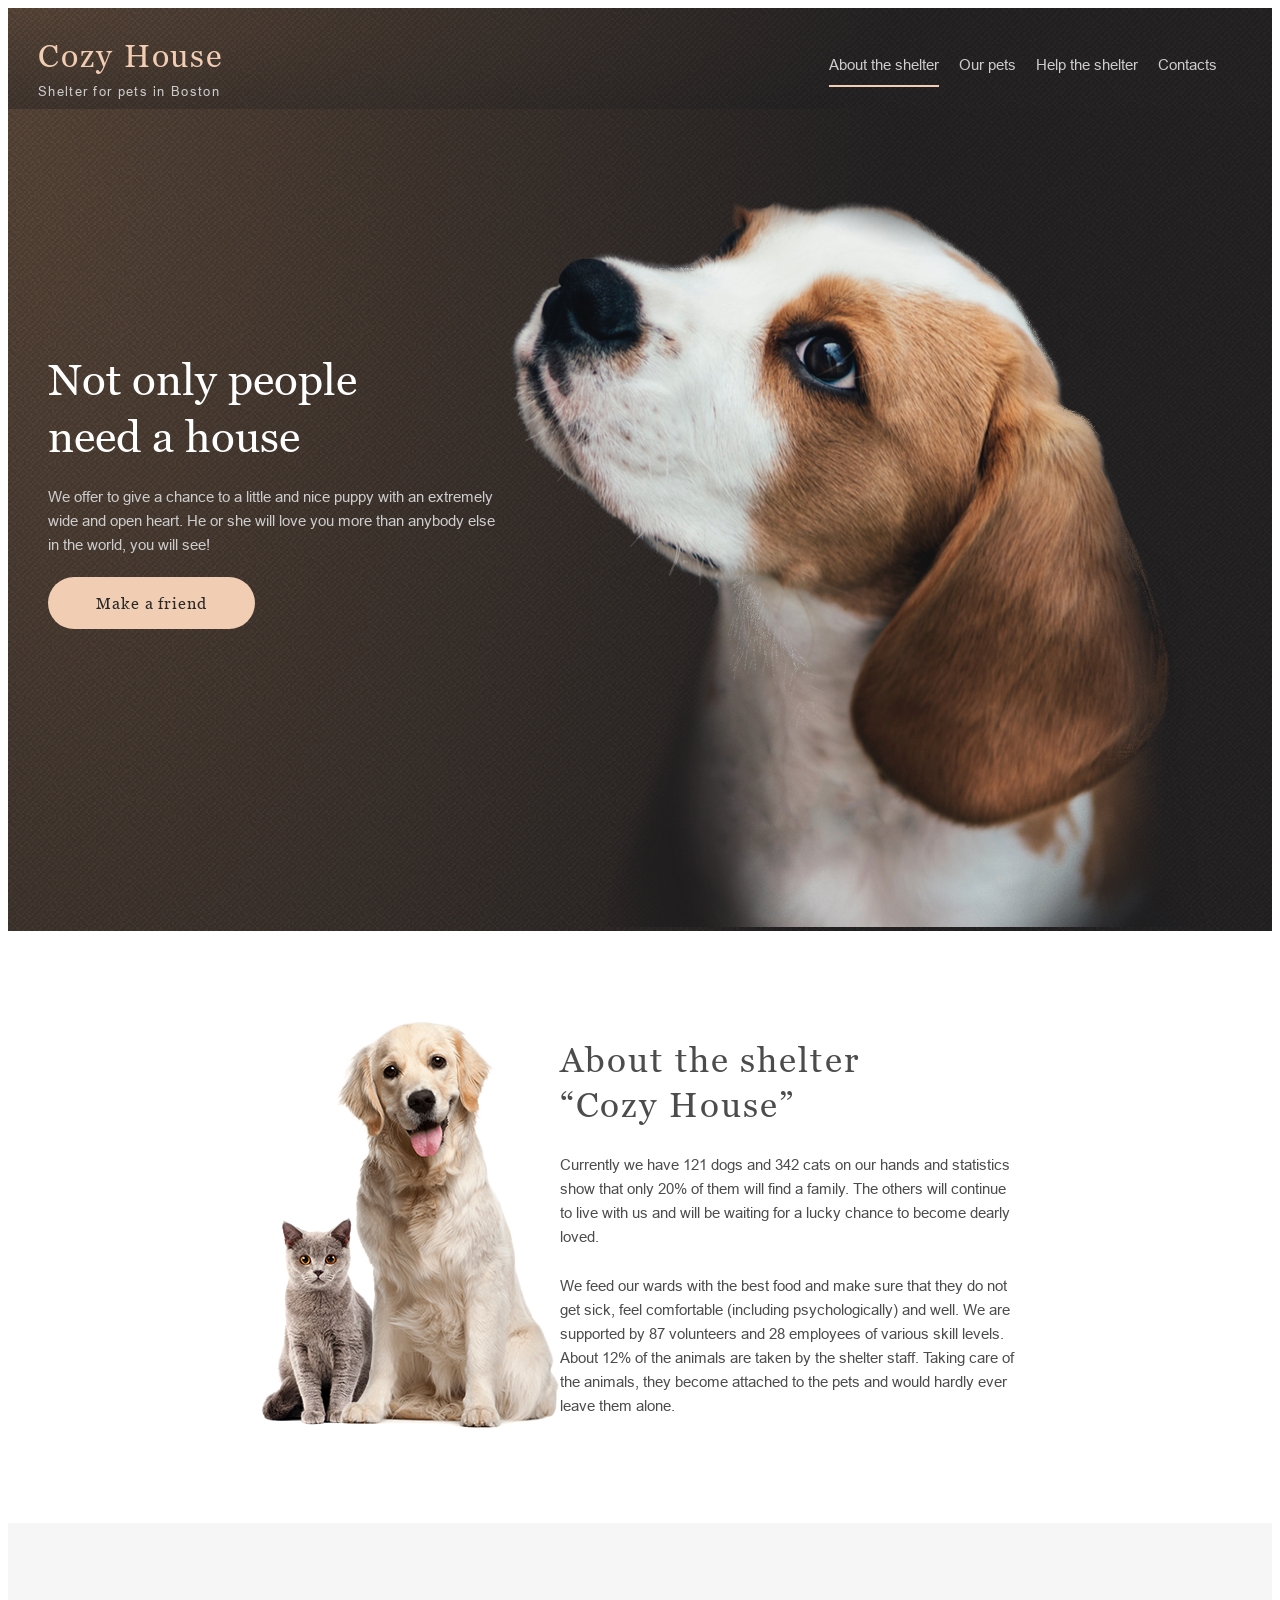
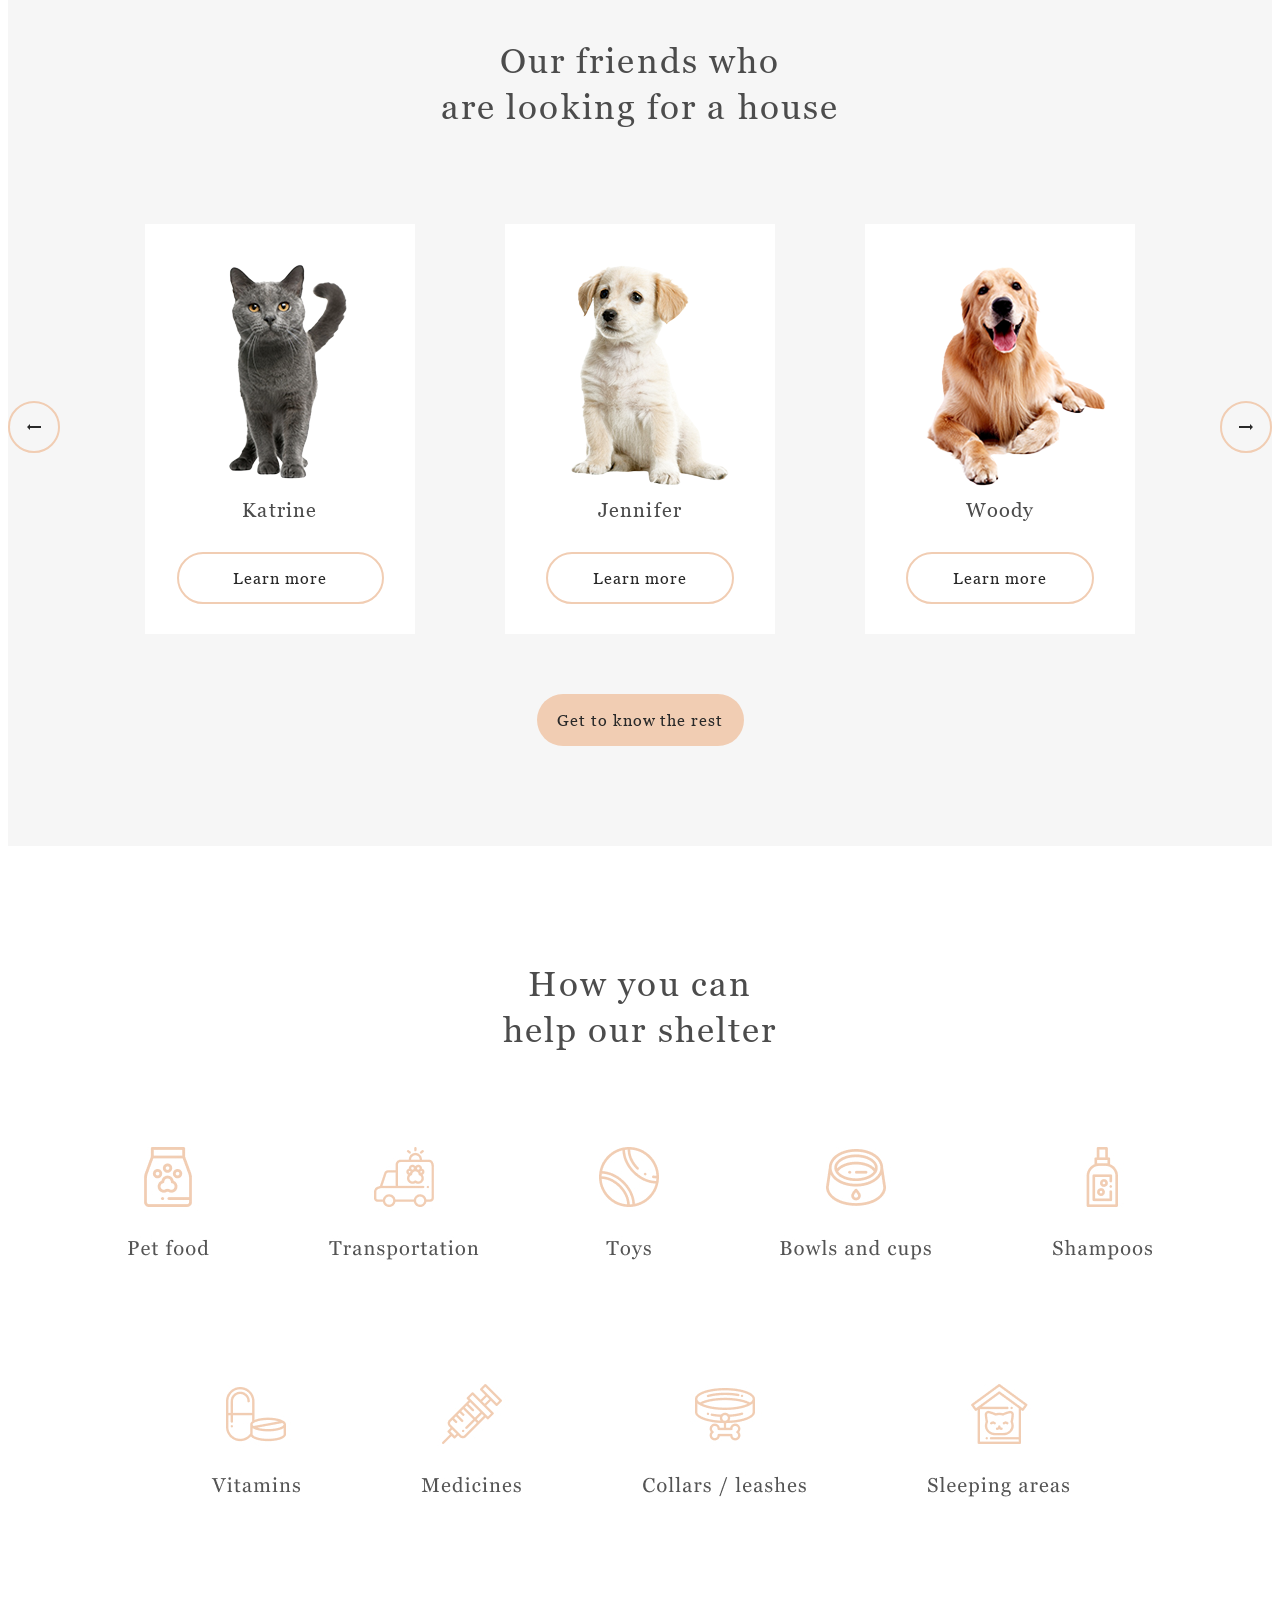
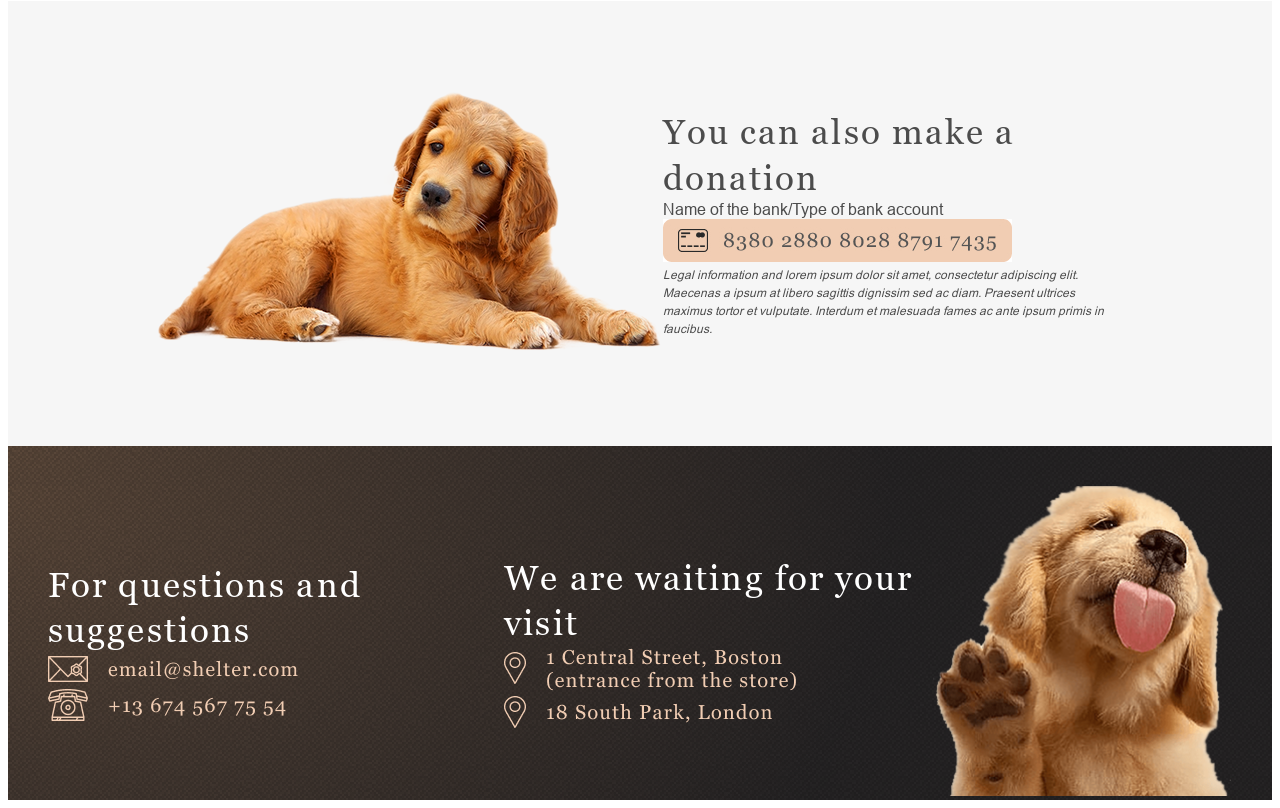
==== shelter/index.html @ b29f43fc "init: shelter" ====
<!DOCTYPE html>
<html lang="en">


<head>
    <meta http-equiv="Content-Type" content="text/html; charset=utf-8">
    <title>Shelter</title>


    <link rel="stylesheet" href="style.css">
</head>



<body>
    <div class="container ">
        <div class="header gradient ">
            <div class="header_logo color-primary">
                <div class=" text-title">Cozy House </div>
                <div class="header-description color-dark-s">Shelter for pets in Boston </div>
            </div>
            <div class="header-menu">
                <ul class="menu_list color-dark-s text-title-1 f-gap ">
                    <li> About the shelter
                        <hr class=" line-width button-bgr" />
                    </li>
                    <li> Our pets </li>
                    <li> Help the shelter </li>
                    <li> Contacts </li>
                </ul>
            </div>
        </div>
        <div class="main gradient padding-85">
            <div class="flex-container main main-text padding-1 padding-150-bottom ">
                <div class="text-1 color-light-xl"> Not only people need&nbsp;a&nbsp;house</div>

                <div class="inner">
                    <div class="text-2 color-dark-s"> We offer to give a chance to a little and nice puppy with an
                        extremely wide and open heart. He or she will love you more than anybody else in the world,
                        you will see!</div>
                </div>
                <div>
                    <button class="button button-bgr" role="button">Make a friend</button>
                </div>

            </div>
            <div class="main-image ">
                <div><img class="" src="./images/mainimage1.png" alt="big-dog"></div>
            </div>
        </div>

        <div class="main f-center padding-y padding-80-100 gap-120">
            <div class="main-image2">
                <div><img class="cat-dogs" src="./images/mainimage2.jpg" alt="cat-dogs"></div>
            </div>
            <div class="flex-container main main-text main-2 gap-25 color-dark-xl">

                <div class="text-3">
                    About the shelter “Cozy&nbsp;House”
                </div>
                <div class="text-4">
                    Currently we have 121 dogs and 342 cats on our hands and statistics show that only 20% of them
                    will find
                    a family. The others will continue to live with us and will be waiting for a lucky chance to
                    become
                    dearly loved.
                </div>
                <div class="text-5">
                    We feed our wards with the best food and make sure that they do not get sick, feel comfortable
                    (including psychologically) and well. We are supported by 87 volunteers and 28 employees of
                    various
                    skill levels. About 12% of the animals are taken by the shelter staff. Taking care of the
                    animals, they
                    become attached to the pets and would hardly ever leave them alone.
                </div>

            </div>
        </div>
    </div>
    <div>

    </div>
    <div class="container main flex-container header-menu color-dark-xl padding-80-100 gap-60 color-light-l paddingz ">
        <div class="text-6 margin-0">
            <p>Our friends who are&nbsplooking for a house</p>
        </div>
        <div class="main  header-menu f-s-between width-100">
            <div><img class="button_arrow" src="./images/button_arrow.svg" alt="button_arrow"></div>
            <div class="main f-center header-menu gap-90 ">

                <div class="main-image3 main flex-container f-center header-menu button-bgr-white padding-30">
                    <div><img class="Katrine" src="./images/katrine.png" alt="Katrine"></div>
                    <div class="name padding-30-end">Katrine</div>
                    <div>
                        <button class="button button-bgr-white button-border" role="button">Learn more</button>
                    </div>
                </div>

                <div class="main-image3 main flex-container f-center header-menu button-bgr-white padding-30">
                    <div><img class="Jennifer button-bgr-white" src="./images/jennifer.png" alt="Jennifer"></div>
                    <div class="name padding-30-end">Jennifer</div>
                    <div class="button">
                        <button class="button button-bgr-white button-border" role="button">Learn more</button>
                    </div>
                </div>
                <div class="main-image3 main flex-container f-center header-menu button-bgr-white padding-30">
                    <div><img class="Woody button-bgr-white" src="./images/woody.png" alt="Woody"></div>
                    <div class="name padding-30-end">Woody</div>
                    <div class="button">
                        <button class="button button-bgr-white button-border" role="button">Learn more</button>
                    </div>
                </div>

            </div>
            <div><img class="button_arrow2" src="./images/button_arrow2.svg" alt="button_arrow2"></div>
        </div>

        <div>
            <button class="button button-bgr" role="button">Get to know the rest</button>
        </div>
    </div>
    <div class=" container main  flex-container header-menu m-gap color-dark-xl padding-80-100">
        <div class="text-7">
            <p>How you can help our&nbspshelter</p>
        </div>
        <div class="icons container main f-wrap help-icon ">
            <div><img class="Pet food" src="./images/Pet food.jpg" alt="Pet food"></div>
            <div><img class="Transportation" src="./images/Transportation.jpg" alt="Transportation"></div>
            <div><img class="Toys" src="./images/Toys.jpg" alt="Toys"></div>
            <div><img class="Bowls and cups" src="./images/Bowls and cups.jpg" alt="Bowls and cups"></div>
            <div><img class="Shampoos" src="./images/Shampoos.jpg" alt="Shampoos"></div>
            <div><img class="Vitamins" src="./images/Vitamins.jpg" alt="Vitamins"></div>
            <div><img class="Medicines" src="./images/Medicines.jpg" alt="Medicines"></div>
            <div><img class="leashes" src="./images/leashes.jpg" alt="leashes"></div>
            <div><img class="Sleeping area" src="./images/Sleeping area.jpg" alt="Sleeping area"></div>
        </div>

    </div>
    <div class="main container f-center padding-y color-dark-xl color-light-l">
        <div class="main-image4">
            <div><img class="donation-dog" src="./images/donation-dog.png" alt="donation-dog"></div>
        </div>
        <div class="flex-container main main-text main-2 ">
            <div class="text-8">
                You can also make a donation
            </div>
            <div class="text-9">
                Name of the bank/Type of bank account
            </div>
            <div><img class="Credit card" src="./images/Credit card.jpg" alt="Credit card"></div>
            <div class="text-10">
                Legal information and lorem ipsum dolor sit amet, consectetur adipiscing elit. Maecenas a ipsum at
                libero sagittis dignissim sed ac diam. Praesent ultrices maximus tortor et vulputate. Interdum et
                malesuada fames ac ante ipsum primis in faucibus.
            </div>
        </div>
    </div>
    <footer class="padding-40 container gradient">
        <div class="footer container main flex-flow gradient padding header-menu ">
            <div class="footer-1 ">
                <div class="text-11 color-light-xl">
                    For questions and suggestions
                </div>
                <div><img class="Mail" src="./images/Mail.png" alt="Mail"></div>
                <div><img class="Phone" src="./images/Phone.png" alt="Phone"></div>
            </div>
            <div class="footer-2">
                <div class="text-12 color-light-xl">
                    We are waiting for your visit
                </div>
                <div><img class="Boston" src="./images/Boston.png" alt="Boston"></div>
                <div><img class="London" src="./images/London.png" alt="London"></div>
            </div>
            <div class="footer-3">
                <div><img class="footer-puppy" src="./images/footer-puppy.png" alt="footer-puppy"></div>
            </div>
        </div>
    </footer>
</body>

</html>
---- shelter/style.css ----
@font-face {
    font-family: 'Arial';
    font-style: normal;
    src: url(./fonts/arial/arial-italic.ttf);
    font-weight: 400;
}

@font-face {
    font-family: 'Arial';
    font-style: normal;
    src: url(./fonts/arial/arial-black.ttf);
    font-weight: 400;
}

@font-face {
    font-family: 'Arial';
    font-style: normal;
    src: url(./fonts/arial/arial-bold.ttf);
    font-weight: 400;
}

@font-face {
    font-family: 'Arial';
    font-style: normal;
    src: url(./fonts/arial/arial-bold-italic.ttf);
    font-weight: 400;
}

@font-face {
    font-family: 'Arial';
    font-style: normal;
    src: url(./fonts/arial/arial-narrow.ttf);
    font-weight: 400;
}

@font-face {
    font-family: 'Arial';
    font-style: normal;
    src: url(./fonts/arial/arial-narrow-bold.ttf);
    font-weight: 400;
}

@font-face {
    font-family: 'Arial';
    font-style: normal;
    src: url(./fonts/arial/arial-narrow-bold-italic.ttf);
    font-weight: 400;
}

@font-face {
    font-family: 'Arial';
    font-style: normal;
    src: url(./fonts/arial/arial-narrow-italic.ttf);
    font-weight: 400;
}

@font-face {
    font-family: 'Arial';
    font-style: normal;
    src: url(./fonts/arial/arial-regular.ttf);
    font-weight: 400;
}

@font-face {
    font-family: 'Georgia';
    font-style: normal;
    src: url(./fonts/georgia/georgia-bold.ttf);
    font-weight: 400;
}

@font-face {
    font-family: 'Georgia';
    font-style: normal;
    src: url(./fonts/georgia/georgia-bold-italic.ttf);
    font-weight: 400;
}

@font-face {
    font-family: 'Georgia';
    font-style: normal;
    src: url(./fonts/georgia/georgia-italic.ttf);
    font-weight: 400;
}

@font-face {
    font-family: 'Georgia';
    font-style: normal;
    src: url(./fonts/georgia/georgia-regular.ttf);
    font-weight: 400;
}

.header {
    display: flex;
    justify-content: space-between;
    align-items: center;
    padding: 30px 0px 0px 30px;
}

.main {
    display: flex;
}

.flex-container {
    flex-direction: column;
    justify-content: center;
    max-width: 460px;

}

.f-a_start {
    align-items: flex-start
}

.flex-flow {
    flex-flow: row nowrap;
}

.main-text {
    font-family: 'Arial';

}
.padding-1{
    padding: 0px 0px 0px 40px;
}
.padding {
    padding-left: 40px;
    padding-right: 40px;
}

.container {
    max-width: 1280px;
    margin: 0px auto;
}

.menu_list {
    display: flex;
    width: 443px;

}

.header-menu {
    align-items: center;
}
.f-s-between {
    justify-content: space-between;
}
.width-100{
   width: 100%;
}

.header_logo {
    font-family: Georgia;
    font-weight: 400;
    font-size: 32px;
    line-height: 110%;
    letter-spacing: 0.06em;
}

.header-description {
    font-family: Arial;
    font-weight: 400;
    font-size: 13px;
    letter-spacing: 0.1em;
}

.text-title {
    font-family: Georgia;
    font-weight: 400;
    font-size: 32px;
    line-height: 110%;
    letter-spacing: 0.06em;
}

.text-title-1 {
    font-family: Arial;
    font-weight: 400;
    font-size: 15px;
    line-height: 160%;
}

.text-1 {
    font-family: Georgia;
    font-weight: 400;
    font-size: 44px;
    line-height: 130%;

}

.text-2 {
    font-family: Arial;
    font-weight: 400;
    font-size: 15px;
    line-height: 160%;
}

.button {
    font-family: Georgia;
    font-weight: 400;
    font-size: 17px;
    line-height: 130%;
    letter-spacing: 0.06em;
}

.text-3 {
    font-family: Georgia;
    font-weight: 400;
    font-size: 35px;
    line-height: 130%;
    letter-spacing: 0.06em;
}

.text-4 {
    font-family: Arial;
    font-weight: 400;
    font-size: 15px;
    line-height: 160%;
}

.text-5 {
    font-family: Arial;
    font-weight: 400;
    font-size: 15px;
    line-height: 160%;
}

.text-6 {
    font-family: Georgia;
    font-weight: 400;
    font-size: 35px;
    line-height: 130%;
    letter-spacing: 0.06em;
    max-width: 400px;

}

.text-7 {
    font-family: Georgia;
    font-weight: 400;
    font-size: 35px;
    line-height: 130%;
    letter-spacing: 0.06em;
    max-width: 308px;
}

.text-8 {
    font-family: Georgia;
    font-weight: 400;
    font-size: 35px;
    line-height: 130%;
    letter-spacing: 0.06em;
}

.text-9 {}

.text-10 {
    font-family: Arial;
    font-style: italic;
    font-weight: 400;
    font-size: 12px;
    line-height: 150%;
}

.text-11 {
    font-family: Georgia;
    font-weight: 400;
    font-size: 35px;
    line-height: 130%;
    letter-spacing: 0.06em;
}

.text-12 {
    font-family: Georgia;
    font-weight: 400;
    font-size: 35px;
    line-height: 130%;
    letter-spacing: 0.06em;
}

.inner {
    padding: 20px 0px 20px 0px;
}

.main-2 {
    flex-basis: 50%;
}

.f-center {
    justify-content: center;
}

.name {
    font-family: Georgia;
    font-weight: 400;
    font-size: 20px;
    letter-spacing: 0.06em;
    text-align: center;
}
.footer-3 {
    width: 300px;
    height: 310 px;
    align-self: flex-end;
}

p {
    text-align: center;
}
.f-gap {
    column-gap: 20px;
    row-gap: 60px;
}
.f-gap-40-30 {
    column-gap: 40px;
    row-gap: 30px;
}
.f-wrap {
   flex-wrap: wrap;
}

.help-icon {
    justify-content: center;
    margin-top: 60px;
    gap: 120px;
    padding: 0px 87px 0px 87px;
}

.padding-80-100 {
    padding-top: 80px;
    padding-bottom: 100px;
}
.padding-40 {
    padding: 40px 0px 0px 0px;
}
.padding-left-45 {
    padding: 0px 0px 20px 45px;
}
.padding-30 {
    padding: 0px 0px 30px 0px;
}
.padding-30-end {
    padding: 0px 0px 30px 0px;
}
.padding-85 {
    padding: 90px 0px 0px 0px;
}
.padding-150-bottom {
    padding-bottom: 150px;
}
.padding-45 {
    padding: 40px 0px 100px 0px;
}
.gap-115 {
    column-gap: 115px;
}
.gap-90 {
    column-gap: 90px;
}
.gap-20 {
    column-gap: 20px;
}
.gap-25 {
    row-gap: 25px;
}
.gap-60 {
    row-gap: 60px;
}
.margin-0 {
margin: 0%;
}
.padding-y {
    padding: 90px 0px 90px 0px;
}
.gradient {
    background: url(./images/noise_transparent@2x.png), radial-gradient(70% 215.42% at 0% 0%, #5B483A 0%, #262425 100%), #211F20;
}

ul {
    list-style-type: none;
}
.color-primary {
    color: #F1CDB3;
}
.color-dark-s {
    color: #CDCDCD;
}
.color-light-xl {
    color: #FFFFFF;
}
.color-dark-l {
    color: #545454;
}
.color-dark-xl {
    color: #4C4C4C;
}
.color-light-l {
 background-color: #F6F6F6;
}
.line-width {
    height:2px;
    border-width:0;
}
.button-bgr {
    background-color: #F1CDB3;
}
.button-bgr-white {
    background-color: white !important;
}
.button-border {
    border: 2px solid #F1CDB3 !important;
}
.button {
    font-family: Georgia;
    align-items: center;
    appearance: none;
    background-size: calc(100% + 20px) calc(100% + 20px);
    border-radius: 100px;
    border-width: 0;
    box-shadow: none;
    box-sizing: border-box;
    color: #292929;
    cursor: pointer;
    display: inline-flex;
    font-size: 1rem;
    height: 52px;
    width: 207px;
    justify-content: center;
    line-height: 1.5;
    padding: 15px 45px;
    position: relative;
    text-align: center;
    text-decoration: none;
    transition: background-color .2s, background-position .2s;
    user-select: none;
    -webkit-user-select: none;
    touch-action: manipulation;
    vertical-align: top;
    white-space: nowrap;
    /* background-color: white; */
}

.button-21:active,
.button-21:focus {
    outline: none;
}

.button-21:hover {
    background-position: -20px -20px;
}

/* .button-21:focus:not(:active) {
    box-shadow: rgba(40, 170, 255, 0.25) 0 0 0 .125em;
  } */
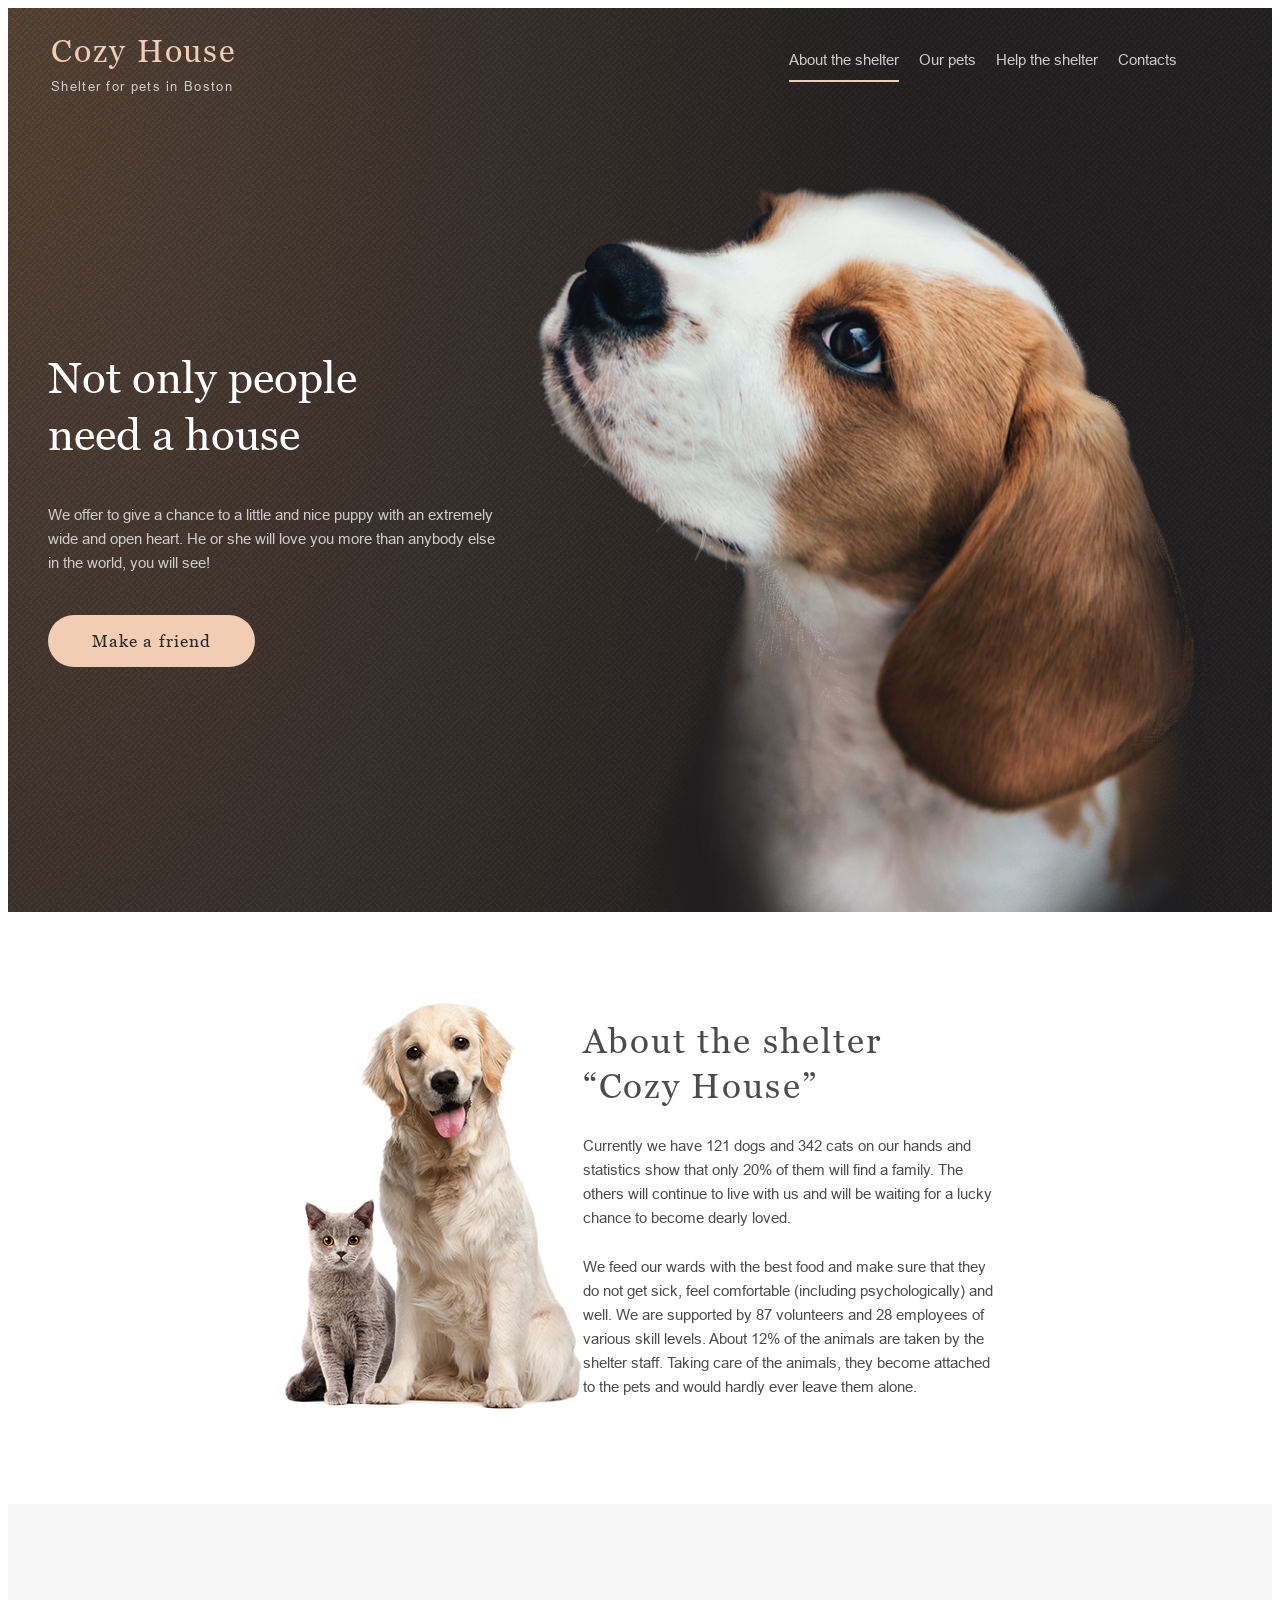
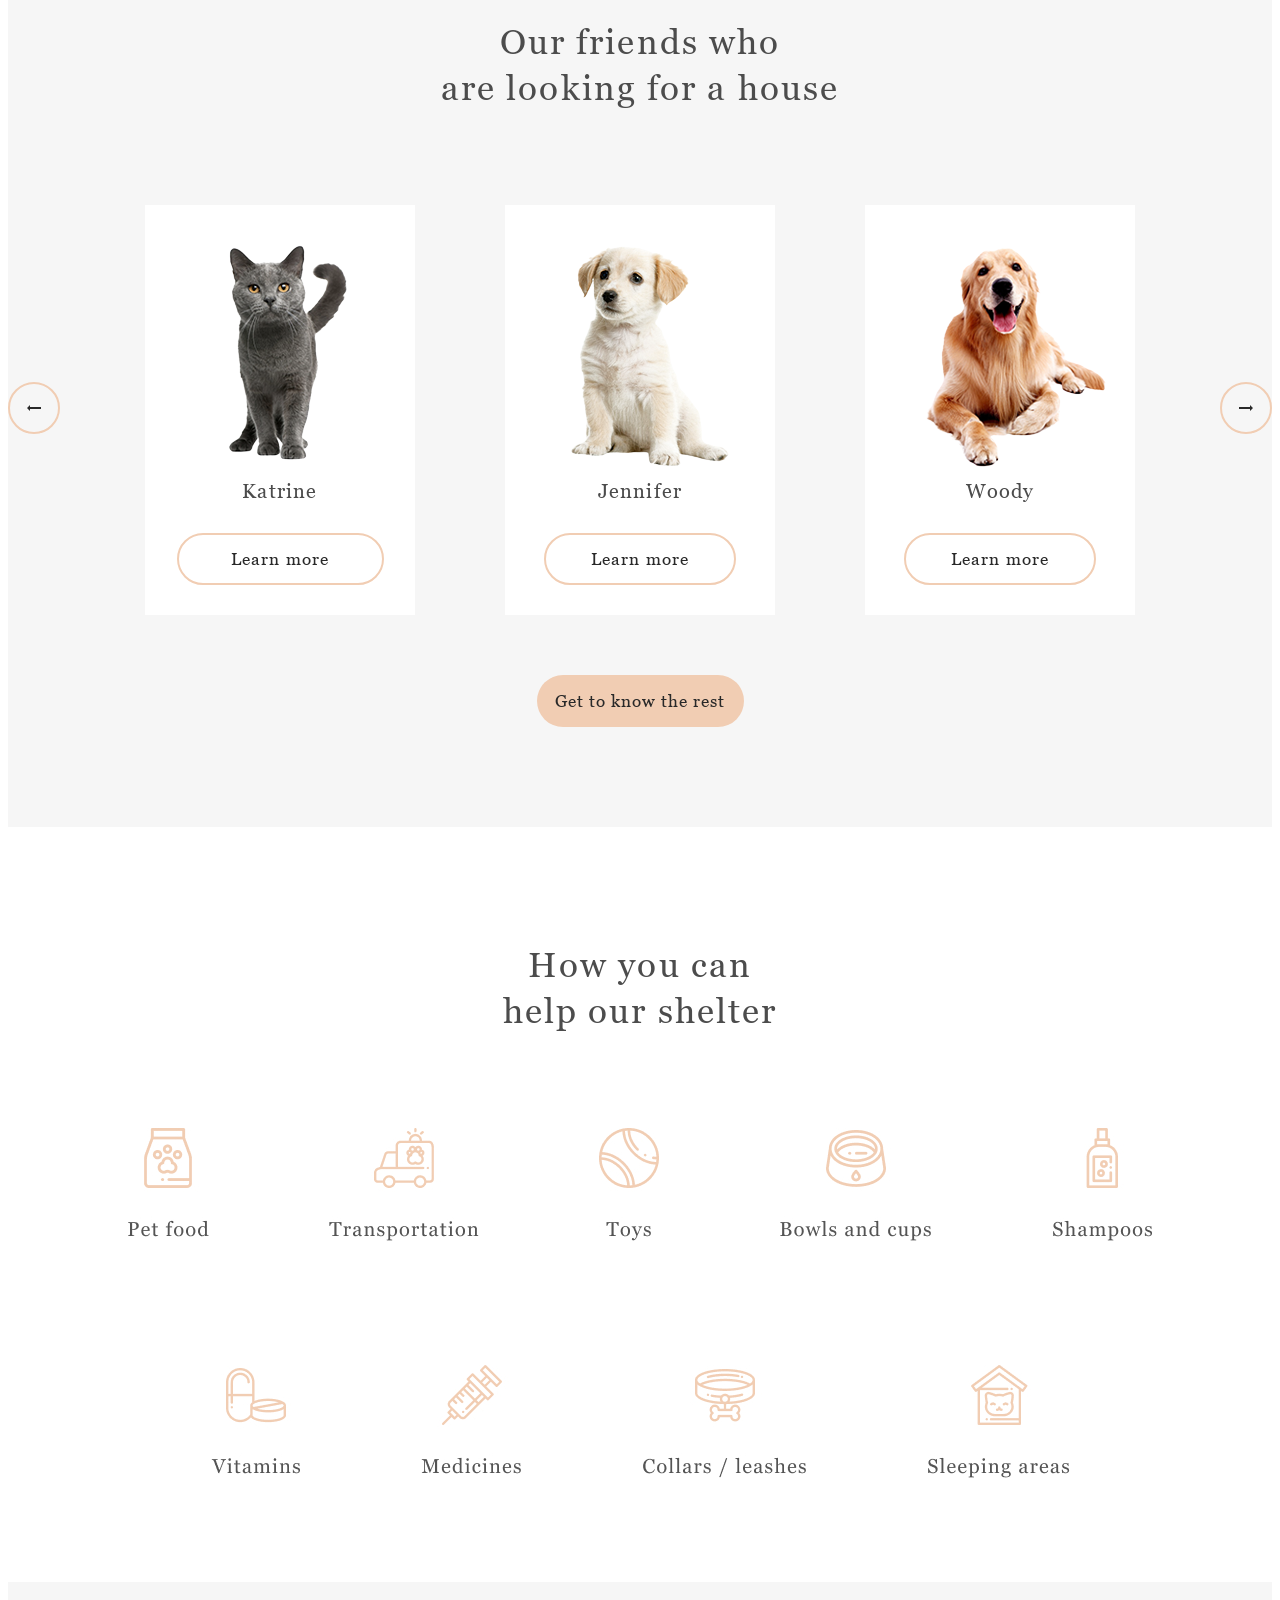
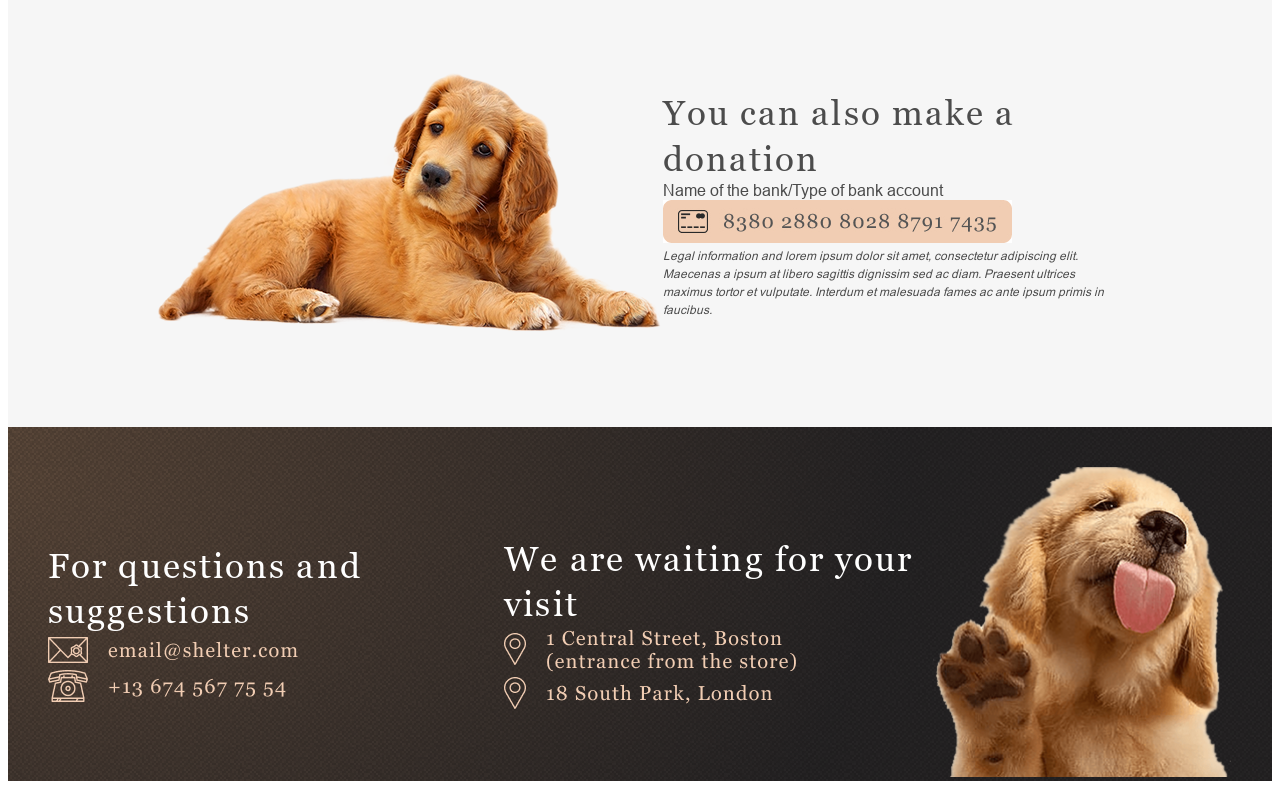
==== commit a596f64a: "feat: add files" ====
--- a/shelter/index.html
+++ b/shelter/index.html
@@ -1,82 +1,77 @@
 <!DOCTYPE html>
 <html lang="en">
-
-
 <head>
     <meta http-equiv="Content-Type" content="text/html; charset=utf-8">
     <title>Shelter</title>
-
-
     <link rel="stylesheet" href="style.css">
 </head>
+<body>
+    <div class="container gradient">
+        <section class="padding">
+            <div class="header padding-header">
+                <div class="header_logo color-primary">
+                    <div class=" text-title">Cozy House </div>
+                    <div class="header-description color-dark-s">Shelter for pets in Boston </div>
+                </div>
+                <div class="header-menu">
+                    <ul class="menu_list color-dark-s text-title-1 f-gap ">
+                        <li> About the shelter
+                            <hr class=" line-width button-bgr" />
+                        </li>
+                        <li> Our pets </li>
+                        <li> Help the shelter </li>
+                        <li> Contacts </li>
+                    </ul>
+                </div>
+            </div>
+            <div class="main back-image">
+                <div class=" flex-container main main-text  main-p">
+                    <div class="text-1 color-light-xl"> Not only people need&nbsp;a&nbsp;house</div>
 
+                    <div class="inner">
+                        <div class="text-2 color-dark-s"> We offer to give a chance to a little and nice puppy with an
+                            extremely wide and open heart. He or she will love you more than anybody else in the world,
+                            you will see!</div>
+                    </div>
+                    <div>
+                        <button class="button button-bgr" role="button">Make a friend</button>
+                    </div>
 
+                </div>
+                <div class="main-image ">
+                    <!-- <div><img class="" src="./images/mainimage1.png" alt="big-dog"></div> -->
+                </div>
+            </div>
+        </section>
+    </div>
+    <div class="main f-center padding-y  gap-120">
+        <div class="main-image2">
+            <div><img class="cat-dogs" src="./images/mainimage2.jpg" alt="cat-dogs"></div>
+        </div>
+        <div class="about-p main main-text main-2 gap-25 color-dark-xl">
 
-<body>
-    <div class="container ">
-        <div class="header gradient ">
-            <div class="header_logo color-primary">
-                <div class=" text-title">Cozy House </div>
-                <div class="header-description color-dark-s">Shelter for pets in Boston </div>
+            <div class="text-3">
+                About the shelter “Cozy&nbsp;House”
             </div>
-            <div class="header-menu">
-                <ul class="menu_list color-dark-s text-title-1 f-gap ">
-                    <li> About the shelter
-                        <hr class=" line-width button-bgr" />
-                    </li>
-                    <li> Our pets </li>
-                    <li> Help the shelter </li>
-                    <li> Contacts </li>
-                </ul>
+            <div class="text-4">
+                Currently we have 121 dogs and 342 cats on our hands and statistics show that only 20% of them
+                will find
+                a family. The others will continue to live with us and will be waiting for a lucky chance to
+                become
+                dearly loved.
             </div>
-        </div>
-        <div class="main gradient padding-85">
-            <div class="flex-container main main-text padding-1 padding-150-bottom ">
-                <div class="text-1 color-light-xl"> Not only people need&nbsp;a&nbsp;house</div>
+            <div class="text-5">
+                We feed our wards with the best food and make sure that they do not get sick, feel comfortable
+                (including psychologically) and well. We are supported by 87 volunteers and 28 employees of
+                various
+                skill levels. About 12% of the animals are taken by the shelter staff. Taking care of the
+                animals, they
+                become attached to the pets and would hardly ever leave them alone.
+            </div>
 
-                <div class="inner">
-                    <div class="text-2 color-dark-s"> We offer to give a chance to a little and nice puppy with an
-                        extremely wide and open heart. He or she will love you more than anybody else in the world,
-                        you will see!</div>
-                </div>
-                <div>
-                    <button class="button button-bgr" role="button">Make a friend</button>
-                </div>
-
-            </div>
-            <div class="main-image ">
-                <div><img class="" src="./images/mainimage1.png" alt="big-dog"></div>
-            </div>
-        </div>
-
-        <div class="main f-center padding-y padding-80-100 gap-120">
-            <div class="main-image2">
-                <div><img class="cat-dogs" src="./images/mainimage2.jpg" alt="cat-dogs"></div>
-            </div>
-            <div class="flex-container main main-text main-2 gap-25 color-dark-xl">
-
-                <div class="text-3">
-                    About the shelter “Cozy&nbsp;House”
-                </div>
-                <div class="text-4">
-                    Currently we have 121 dogs and 342 cats on our hands and statistics show that only 20% of them
-                    will find
-                    a family. The others will continue to live with us and will be waiting for a lucky chance to
-                    become
-                    dearly loved.
-                </div>
-                <div class="text-5">
-                    We feed our wards with the best food and make sure that they do not get sick, feel comfortable
-                    (including psychologically) and well. We are supported by 87 volunteers and 28 employees of
-                    various
-                    skill levels. About 12% of the animals are taken by the shelter staff. Taking care of the
-                    animals, they
-                    become attached to the pets and would hardly ever leave them alone.
-                </div>
-
-            </div>
         </div>
     </div>
+
     <div>
 
     </div>
--- a/shelter/style.css
+++ b/shelter/style.css
@@ -93,11 +93,17 @@
     display: flex;
     justify-content: space-between;
     align-items: center;
-    padding: 30px 0px 0px 30px;
+    padding: 25px 0px 0px 40px;
 }
 
 .main {
     display: flex;
+}
+.m-page{
+    row-gap: 20px;
+    column-gap: 20px;
+    padding-bottom: 120px;
+
 }
 
 .flex-container {
@@ -120,7 +126,8 @@
 
 }
 .padding-1{
-    padding: 0px 0px 0px 40px;
+    padding-left: 40px;
+    padding-right: 40px
 }
 .padding {
     padding-left: 40px;
@@ -130,6 +137,7 @@
 .container {
     max-width: 1280px;
     margin: 0px auto;
+    box-sizing: border-box
 }
 
 .menu_list {
@@ -162,124 +170,29 @@
     font-size: 13px;
     letter-spacing: 0.1em;
 }
-
-.text-title {
-    font-family: Georgia;
-    font-weight: 400;
-    font-size: 32px;
-    line-height: 110%;
-    letter-spacing: 0.06em;
-}
-
-.text-title-1 {
-    font-family: Arial;
-    font-weight: 400;
-    font-size: 15px;
-    line-height: 160%;
-}
-
-.text-1 {
-    font-family: Georgia;
-    font-weight: 400;
-    font-size: 44px;
-    line-height: 130%;
-
-}
-
-.text-2 {
-    font-family: Arial;
-    font-weight: 400;
-    font-size: 15px;
-    line-height: 160%;
-}
-
-.button {
-    font-family: Georgia;
-    font-weight: 400;
-    font-size: 17px;
-    line-height: 130%;
-    letter-spacing: 0.06em;
-}
-
-.text-3 {
-    font-family: Georgia;
-    font-weight: 400;
-    font-size: 35px;
-    line-height: 130%;
-    letter-spacing: 0.06em;
-}
-
-.text-4 {
-    font-family: Arial;
-    font-weight: 400;
-    font-size: 15px;
-    line-height: 160%;
-}
-
-.text-5 {
-    font-family: Arial;
-    font-weight: 400;
-    font-size: 15px;
-    line-height: 160%;
-}
-
-.text-6 {
-    font-family: Georgia;
-    font-weight: 400;
-    font-size: 35px;
-    line-height: 130%;
-    letter-spacing: 0.06em;
-    max-width: 400px;
-
-}
-
-.text-7 {
-    font-family: Georgia;
-    font-weight: 400;
-    font-size: 35px;
-    line-height: 130%;
-    letter-spacing: 0.06em;
-    max-width: 308px;
-}
-
-.text-8 {
-    font-family: Georgia;
-    font-weight: 400;
-    font-size: 35px;
-    line-height: 130%;
-    letter-spacing: 0.06em;
-}
-
-.text-9 {}
-
-.text-10 {
-    font-family: Arial;
-    font-style: italic;
-    font-weight: 400;
-    font-size: 12px;
-    line-height: 150%;
-}
-
-.text-11 {
-    font-family: Georgia;
-    font-weight: 400;
-    font-size: 35px;
-    line-height: 130%;
-    letter-spacing: 0.06em;
-}
-
-.text-12 {
-    font-family: Georgia;
-    font-weight: 400;
-    font-size: 35px;
-    line-height: 130%;
-    letter-spacing: 0.06em;
-}
-
+.back-image {
+    background-image: url("./images/mainimage1.png");
+    background-repeat: no-repeat;
+    background-position: right bottom;
+    background-size:698px;
+}
+.main.back-image {
+    padding-top: 220px;
+    padding-bottom: 245px;
+}
 .inner {
     padding: 20px 0px 20px 0px;
 }
-
+.main-p {
+    padding-top:10px;
+    padding-bottom: 0px;
+    row-gap: 20px;
+}
+.about-p{
+    flex-direction: column;
+    justify-content: center;
+    max-width: 415px;
+}
 .main-2 {
     flex-basis: 50%;
 }
@@ -333,6 +246,10 @@
 .padding-left-45 {
     padding: 0px 0px 20px 45px;
 }
+.padding-header {
+   padding-left: 3px;
+   padding-bottom: 15px;
+}
 .padding-30 {
     padding: 0px 0px 30px 0px;
 }
@@ -342,9 +259,7 @@
 .padding-85 {
     padding: 90px 0px 0px 0px;
 }
-.padding-150-bottom {
-    padding-bottom: 150px;
-}
+
 .padding-45 {
     padding: 40px 0px 100px 0px;
 }
@@ -448,4 +363,117 @@
 
 /* .button-21:focus:not(:active) {
     box-shadow: rgba(40, 170, 255, 0.25) 0 0 0 .125em;
-  } */+  } */
+
+  .text-title {
+    font-family: Georgia;
+    font-weight: 400;
+    font-size: 32px;
+    line-height: 110%;
+    letter-spacing: 0.06em;
+}
+
+.text-title-1 {
+    font-family: Arial;
+    font-weight: 400;
+    font-size: 15px;
+    line-height: 160%;
+}
+
+.text-1 {
+    font-family: Georgia;
+    font-weight: 400;
+    font-size: 44px;
+    line-height: 130%;
+
+}
+
+.text-2 {
+    font-family: Arial;
+    font-weight: 400;
+    font-size: 15px;
+    line-height: 160%;
+}
+
+.button {
+    font-family: Georgia;
+    font-weight: 400;
+    font-size: 17px;
+    line-height: 130%;
+    letter-spacing: 0.06em;
+}
+
+.text-3 {
+    font-family: Georgia;
+    font-weight: 400;
+    font-size: 35px;
+    line-height: 130%;
+    letter-spacing: 0.06em;
+}
+
+.text-4 {
+    font-family: Arial;
+    font-weight: 400;
+    font-size: 15px;
+    line-height: 160%;
+}
+
+.text-5 {
+    font-family: Arial;
+    font-weight: 400;
+    font-size: 15px;
+    line-height: 160%;
+}
+
+.text-6 {
+    font-family: Georgia;
+    font-weight: 400;
+    font-size: 35px;
+    line-height: 130%;
+    letter-spacing: 0.06em;
+    max-width: 400px;
+
+}
+
+.text-7 {
+    font-family: Georgia;
+    font-weight: 400;
+    font-size: 35px;
+    line-height: 130%;
+    letter-spacing: 0.06em;
+    max-width: 308px;
+}
+
+.text-8 {
+    font-family: Georgia;
+    font-weight: 400;
+    font-size: 35px;
+    line-height: 130%;
+    letter-spacing: 0.06em;
+}
+
+.text-9 {}
+
+.text-10 {
+    font-family: Arial;
+    font-style: italic;
+    font-weight: 400;
+    font-size: 12px;
+    line-height: 150%;
+}
+
+.text-11 {
+    font-family: Georgia;
+    font-weight: 400;
+    font-size: 35px;
+    line-height: 130%;
+    letter-spacing: 0.06em;
+}
+
+.text-12 {
+    font-family: Georgia;
+    font-weight: 400;
+    font-size: 35px;
+    line-height: 130%;
+    letter-spacing: 0.06em;
+}
